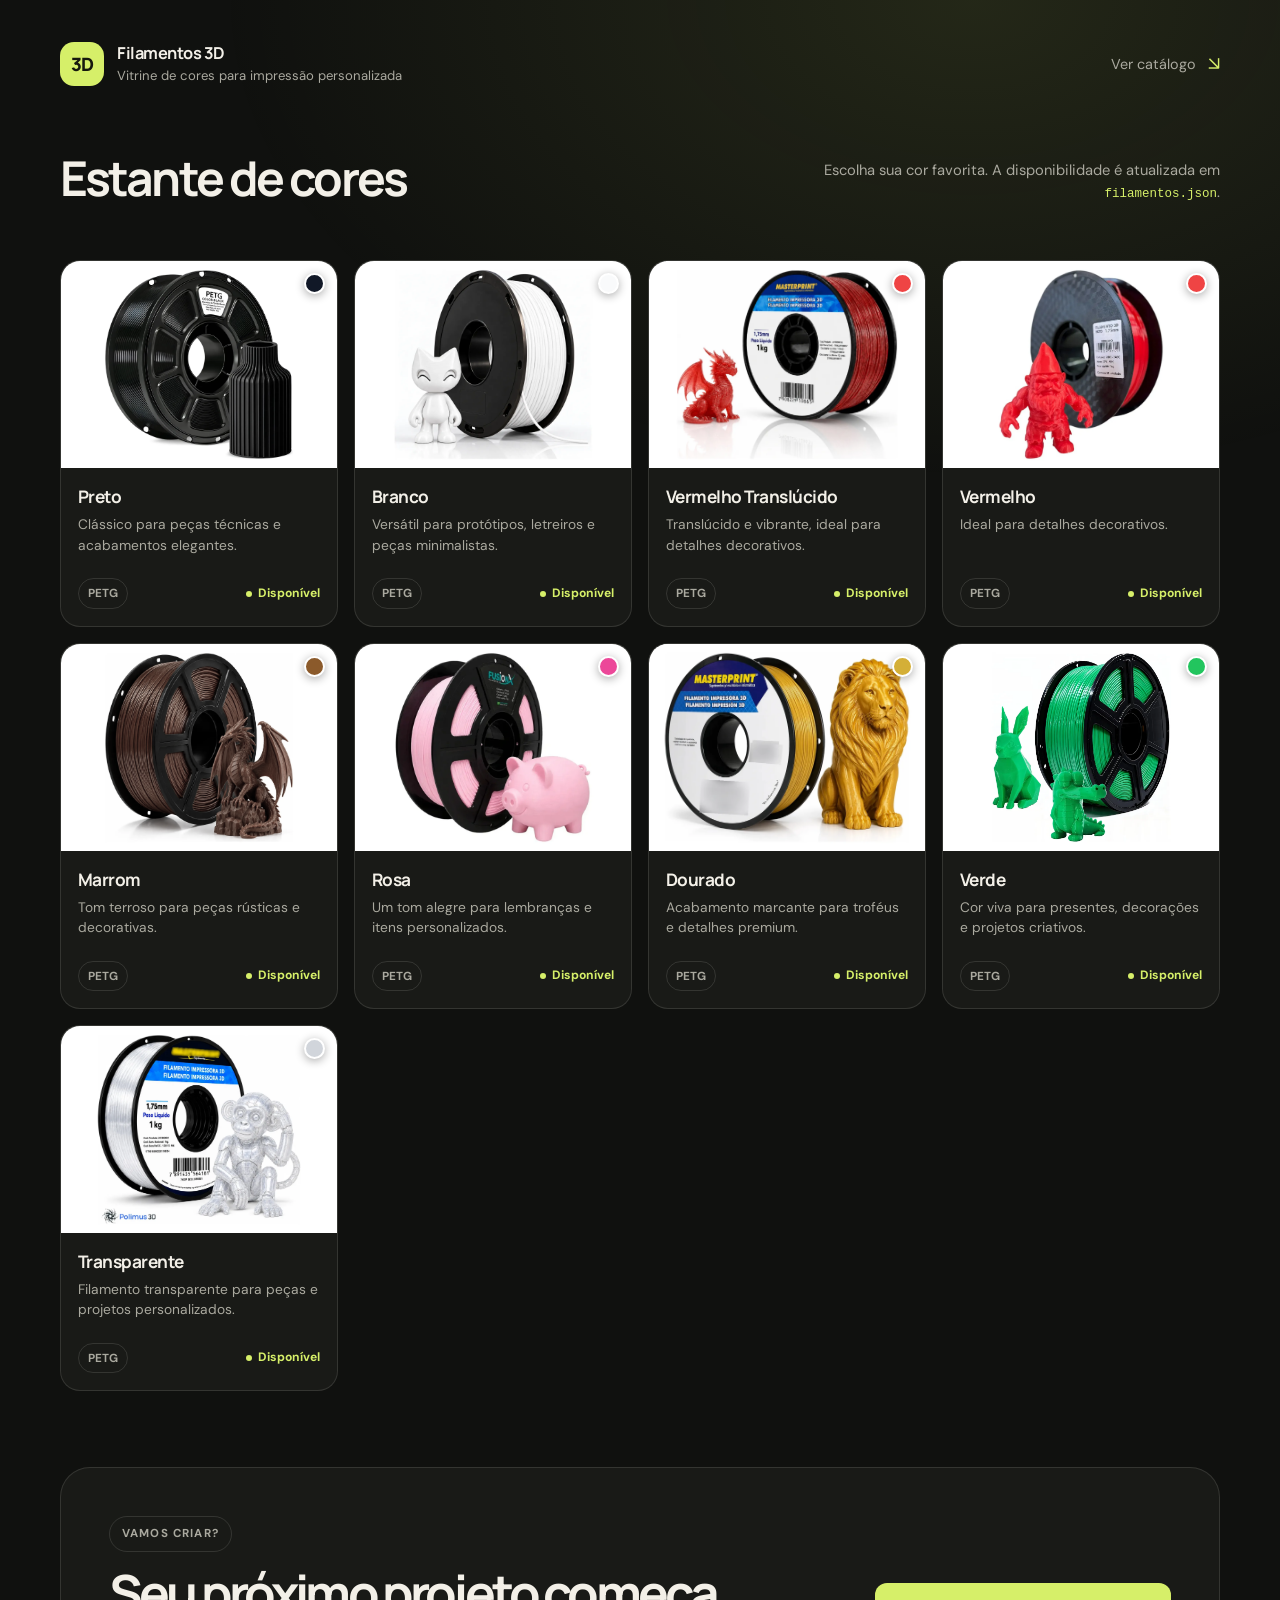
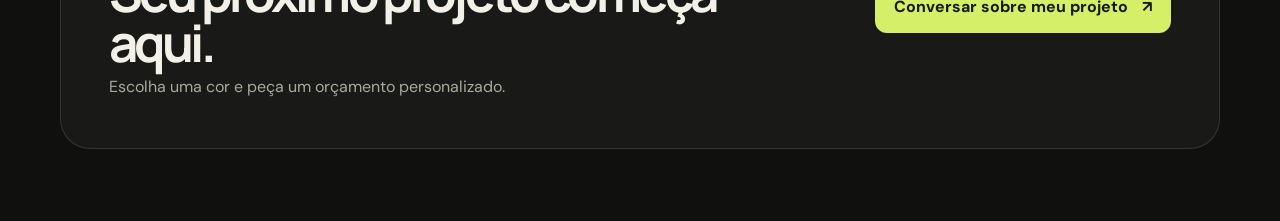
==== filamentos.html @ 6de3e596 "Update filament catalog and local images Co-Authored-By: Claude Code <noreply@anthropic.com>" ====
<!DOCTYPE html>
<html lang="pt-BR">

<head>
    <meta charset="UTF-8" />
    <meta name="viewport" content="width=device-width, initial-scale=1.0" />
    <title>Vitrine de Filamentos 3D</title>

    <link rel="preconnect" href="https://fonts.googleapis.com">
    <link rel="preconnect" href="https://fonts.gstatic.com" crossorigin>
    <link href="https://fonts.googleapis.com/css2?family=Poppins:wght@300;400;500;600;700;800&display=swap"
        rel="stylesheet">
    <link rel="shortcut icon" href="midia\filamentos\icon.ico" type="image/x-icon">
    <link rel="stylesheet" href="filamentosStyle.css" />
</head>

<body>
    <main class="container">
        <header>
            <div class="brand">
                <div class="logo" aria-hidden="true">3D</div>
                <div>
                    <h1>Filamentos 3D</h1>
                    <p>Vitrine de cores para impressão personalizada</p>
                </div>
            </div>

            <a class="header-link" href="#cores">Ver catálogo <span aria-hidden="true">↘</span></a>
        </header>

        

        <section id="cores">
            <div class="section-title">
                <h2>Estante de cores</h2>
                <p>Escolha sua cor favorita. A disponibilidade é atualizada em <code>filamentos.json</code>.</p>
            </div>

            <div class="shelf">
                <p class="catalog-status" id="catalogStatus" aria-live="polite"></p>
                <div class="filament-grid" id="filamentGrid" aria-live="polite"></div>
            </div>
        </section>

        <section class="contact-banner">
            <div><span class="hero-tag">VAMOS CRIAR?</span><h2>Seu próximo projeto começa aqui.</h2><p>Escolha uma cor e peça um orçamento personalizado.</p></div>
            <a class="whatsapp-btn" href="https://wa.me/+5598984888321" target="_blank" rel="noopener noreferrer">Conversar sobre meu projeto <span aria-hidden="true">↗</span></a>
        </section>
    </main>
    <script>
        const filamentGrid = document.getElementById("filamentGrid");
        const statusEl = document.getElementById("catalogStatus");
        const countEl = document.getElementById("colorCount");

        async function carregarFilamentos() {
            try {
                const resposta = await fetch("filamentos.json", { cache: "no-store" });
                if (!resposta.ok) throw new Error("Não foi possível carregar filamentos.json");
                return await resposta.json();
            } catch (erro) {
                statusEl.textContent = "Não foi possível carregar o catálogo em filamentos.json.";
                return null;
            }
        }

        function criarCardFilamento(filamento, disponivel) {
            const card = document.createElement("article");
            card.className = "filament-card";
            card.style.setProperty("--color", filamento.cor);
            card.style.setProperty("--glow", filamento.brilho);
            const foto = document.createElement("img");
            foto.src = filamento.linkImagem;
            foto.alt = `Rolo de filamento ${filamento.material} ${filamento.nome}`;
            foto.style.objectFit = "contain";
            foto.loading = "lazy";
            foto.width = 800;
            foto.height = 600;
            foto.onerror = () => { foto.src = "midia/filamentos/catalogo-preto.webp"; };
            const imagem = document.createElement("div");
            imagem.className = "image-box";
            imagem.append(foto);
            const ponto = document.createElement("span");
            ponto.className = "color-dot";
            ponto.setAttribute("aria-hidden", "true");
            imagem.append(ponto);
            const conteudo = document.createElement("div");
            conteudo.className = "card-content";
            const titulo = document.createElement("h3");
            titulo.textContent = filamento.nome;
            const descricao = document.createElement("p");
            descricao.textContent = filamento.descricao;
            const rodape = document.createElement("div");
            rodape.className = "card-footer";
            const material = document.createElement("span");
            material.className = "material";
            material.textContent = filamento.material;
            const estado = document.createElement("span");
            estado.className = disponivel ? "status" : "status unavailable";
            estado.textContent = disponivel ? "Disponível" : "Indisponível";
            rodape.append(material, estado);
            conteudo.append(titulo, descricao, rodape);
            card.append(imagem, conteudo);
            return card;
        }

        async function renderizarFilamentos() {
            const filamentos = await carregarFilamentos();
            if (filamentos === null) return;
            const disponiveis = filamentos.filter(item => item.disponivel === true);
            filamentGrid.replaceChildren(...filamentos.map(item => criarCardFilamento(item, item.disponivel === true)));
            countEl.textContent = String(disponiveis.length);
        }
        renderizarFilamentos();
    </script>
</body>

</html>
---- filamentosStyle.css ----
@import url('https://fonts.googleapis.com/css2?family=DM+Sans:wght@400;500;600;700&family=Manrope:wght@400;500;600;700;800&display=swap');

:root {
    color-scheme: dark;
    --bg: #10110f;
    --surface: #191a17;
    --surface-raised: #20211d;
    --ink: #f3f0e8;
    --muted: #aaa99f;
    --line: rgba(243, 240, 232, .12);
    --accent: #d6ef69;
    --space-1: .5rem;
    --space-2: 1rem;
    --space-3: 1.5rem;
    --space-4: 2rem;
    --space-5: 3rem;
    --space-6: 4rem;
    --radius-sm: 12px;
    --radius-md: 20px;
    --radius-lg: 30px;
}

* { box-sizing: border-box; }
html { scroll-behavior: smooth; }
body {
    margin: 0;
    min-height: 100vh;
    background: var(--bg);
    color: var(--ink);
    font-family: 'DM Sans', sans-serif;
    font-size: 1rem;
    line-height: 1.55;
}
body::before {
    content: "";
    position: fixed;
    inset: 0 0 auto;
    height: 620px;
    z-index: -1;
    pointer-events: none;
    background: radial-gradient(ellipse at 76% 0%, rgba(214,239,105,.1), transparent 55%);
}
a { color: inherit; }
a:focus-visible { outline: 3px solid var(--accent); outline-offset: 4px; }
.container { width: min(1160px, calc(100% - 48px)); margin: 0 auto; padding: 28px 0 72px; }
header { min-height: 72px; display: flex; align-items: center; justify-content: space-between; gap: 20px; margin-bottom: 52px; }
.brand { display: flex; align-items: center; gap: 13px; text-decoration: none; }
.logo { width: 44px; height: 44px; display: grid; place-items: center; border-radius: 14px; background: var(--accent); color: #16180e; font: 800 1.15rem Manrope, sans-serif; letter-spacing: -.08em; }
.logo span { color: #6a7734; }
.brand h1 { margin: 0; font: 700 1.03rem Manrope, sans-serif; letter-spacing: -.03em; }
.brand p { margin: 2px 0 0; color: var(--muted); font-size: .82rem; }
.header-link { min-height: 44px; display: inline-flex; align-items: center; gap: 12px; text-decoration: none; color: var(--muted); font-size: .9rem; }
.header-link span { color: var(--accent); font-size: 1.2rem; }
.hero { display: grid; grid-template-columns: 1.08fr .92fr; align-items: stretch; gap: 26px; margin-bottom: 90px; }
.hero-card, .info-card { min-width: 0; border: 1px solid var(--line); border-radius: var(--radius-lg); background: var(--surface); }
.hero-card { position: relative; overflow: hidden; display: flex; flex-direction: column; justify-content: center; padding: clamp(28px, 6vw, 72px); min-height: 490px; }
.hero-card::after { content: ""; position: absolute; width: 320px; height: 320px; right: -180px; bottom: -190px; border-radius: 50%; background: var(--accent); opacity: .1; filter: blur(12px); }
.hero-tag { width: fit-content; display: inline-flex; align-items: center; gap: 9px; padding: 8px 12px; border: 1px solid var(--line); border-radius: 999px; color: var(--muted); font-size: .72rem; font-weight: 700; letter-spacing: .1em; }
.live-dot { width: 7px; height: 7px; border-radius: 50%; background: var(--accent); box-shadow: 0 0 12px var(--accent); }
.hero h2, .contact-banner h2 { margin: 25px 0 16px; font: 700 clamp(3rem, 7vw, 5.5rem)/.98 Manrope, sans-serif; letter-spacing: -.075em; }
.hero h2 span { color: var(--accent); }
.hero-card > p { max-width: 46ch; color: var(--muted); line-height: 1.75; }
.hero-buttons { display: flex; align-items: center; flex-wrap: wrap; gap: 18px; margin-top: 30px; }
.btn { min-height: 48px; display: inline-flex; align-items: center; justify-content: center; gap: 14px; padding: 0 19px; border-radius: var(--radius-sm); text-decoration: none; font-weight: 700; transition: transform .18s ease, background .18s ease; }
.btn:hover, .whatsapp-btn:hover { transform: translateY(-2px); }
.btn-primary { background: var(--accent); color: #17190e; }
.btn-primary:hover { background: #e4f79a; }
.hero-note { color: var(--muted); font-size: .82rem; }
.info-card { display: flex; flex-direction: column; gap: 16px; padding: 14px; }
.showcase-preview { position: relative; flex: 1; min-height: 330px; overflow: hidden; border-radius: 22px; background: var(--surface-raised); }
.showcase-preview::after { content: ""; position: absolute; inset: 35% 0 0; background: linear-gradient(transparent, rgba(16,17,15,.55)); pointer-events: none; }
.showcase-preview { display: grid; place-items: center; background: #fff; }
.showcase-preview img { display: block; width: 100%; height: 100%; min-height: 330px; object-fit: contain; }
.floating-card { position: absolute; z-index: 1; left: 22px; bottom: 20px; display: grid; gap: 3px; }
.floating-card strong { font: 700 1.15rem Manrope, sans-serif; }
.floating-card small { color: rgba(243,240,232,.75); }
.stats { display: grid; grid-template-columns: 1fr 1fr; gap: 12px; }
.stat { display: flex; align-items: baseline; gap: 10px; padding: 13px 15px; border-radius: var(--radius-sm); background: var(--surface-raised); }
.stat strong { color: var(--accent); font: 700 1.35rem Manrope, sans-serif; }
.stat span { color: var(--muted); font-size: .82rem; }
#cores { scroll-margin-top: 26px; }
.section-title { display: flex; align-items: end; justify-content: space-between; gap: 24px; margin: 0 0 24px; }
.section-title h2 { margin: 0; font: 700 clamp(2rem, 4vw, 3rem)/1.1 Manrope, sans-serif; letter-spacing: -.06em; }
.section-title p { max-width: 42ch; margin: 0; color: var(--muted); font-size: .92rem; text-align: right; }
.section-title code { color: var(--accent); font-size: .85em; }
.shelf { padding: 0; }
.filament-grid { display: grid; grid-template-columns: repeat(4, minmax(0, 1fr)); gap: 16px; }
.filament-card { min-width: 0; overflow: hidden; border: 1px solid var(--line); border-radius: var(--radius-md); background: var(--surface); transition: transform .2s ease, border-color .2s ease; }
.filament-card:hover { transform: translateY(-4px); border-color: rgba(214,239,105,.45); }
.image-box { position: relative; aspect-ratio: 4 / 3; overflow: hidden; background: #fff; }
.image-box img { display: block; width: 100%; height: 100%; object-fit: contain; transition: transform .3s ease; }
.filament-card:hover .image-box img { transform: scale(1.02); }
.color-dot { position: absolute; top: 12px; right: 12px; width: 21px; height: 21px; border: 2px solid white; border-radius: 50%; background: var(--color); box-shadow: 0 2px 10px #0005; }
.card-content { padding: 17px; }
.card-content h3 { margin: 0 0 6px; font: 700 1.08rem Manrope, sans-serif; letter-spacing: -.03em; }
.card-content p { min-height: 48px; margin: 0 0 16px; color: var(--muted); font-size: .86rem; line-height: 1.5; }
.card-footer { display: flex; align-items: center; justify-content: space-between; gap: 8px; }
.material { padding: 5px 9px; border: 1px solid var(--line); border-radius: 999px; color: var(--muted); font-size: .73rem; font-weight: 700; }
.status { display: inline-flex; align-items: center; gap: 6px; color: var(--accent); font-size: .76rem; font-weight: 700; }
.status::before { content: ""; width: 6px; height: 6px; border-radius: 50%; background: currentColor; }
.status.unavailable { color: #aaa99f; }
.catalog-status { min-height: 1.5em; margin: 0 0 12px; color: var(--muted); font-size: .82rem; }
.contact-banner { display: flex; align-items: center; justify-content: space-between; gap: 24px; margin-top: 76px; padding: clamp(24px, 5vw, 48px); border: 1px solid var(--line); border-radius: var(--radius-lg); background: var(--surface); }
.contact-banner h2 { max-width: 18ch; margin: 15px 0 8px; font-size: clamp(2rem, 4vw, 3.2rem); }
.contact-banner p { margin: 0; color: var(--muted); }
.whatsapp-btn { min-height: 50px; display: inline-flex; flex: 0 0 auto; align-items: center; justify-content: center; gap: 14px; padding: 0 19px; border-radius: var(--radius-sm); background: var(--accent); color: #17190e; text-decoration: none; font-weight: 700; transition: transform .18s ease; }
@media (max-width: 900px) { .hero { grid-template-columns: 1fr 1fr; } .filament-grid { grid-template-columns: repeat(2, minmax(0, 1fr)); } .hero-card { min-height: 430px; } }
@media (max-width: 640px) { .container { width: calc(100% - 32px); padding-top: 16px; } header { margin-bottom: 25px; } .brand p { font-size: .75rem; } .header-link { font-size: 0; gap: 0; } .header-link span { font-size: 1.25rem; } .hero { grid-template-columns: 1fr; gap: 14px; margin-bottom: 64px; } .hero-card { min-height: 390px; padding: 30px 24px; } .hero h2 { font-size: clamp(3.2rem, 14vw, 4.6rem); } .info-card { display: none; } .section-title { display: block; } .section-title p { margin-top: 10px; text-align: left; } .filament-grid { gap: 10px; } .filament-card { border-radius: 15px; } .card-content { padding: 12px; } .card-content h3 { font-size: .95rem; } .card-content p { min-height: 66px; font-size: .8rem; } .card-footer { align-items: flex-start; flex-direction: column; } .contact-banner { align-items: stretch; flex-direction: column; margin-top: 54px; } }
@media (max-width: 360px) { .container { width: calc(100% - 24px); } .filament-grid { grid-template-columns: 1fr; } .card-content p { min-height: 0; } }
@media (prefers-reduced-motion: reduce) { *, *::before, *::after { scroll-behavior: auto !important; transition-duration: .01ms !important; animation-duration: .01ms !important; } }
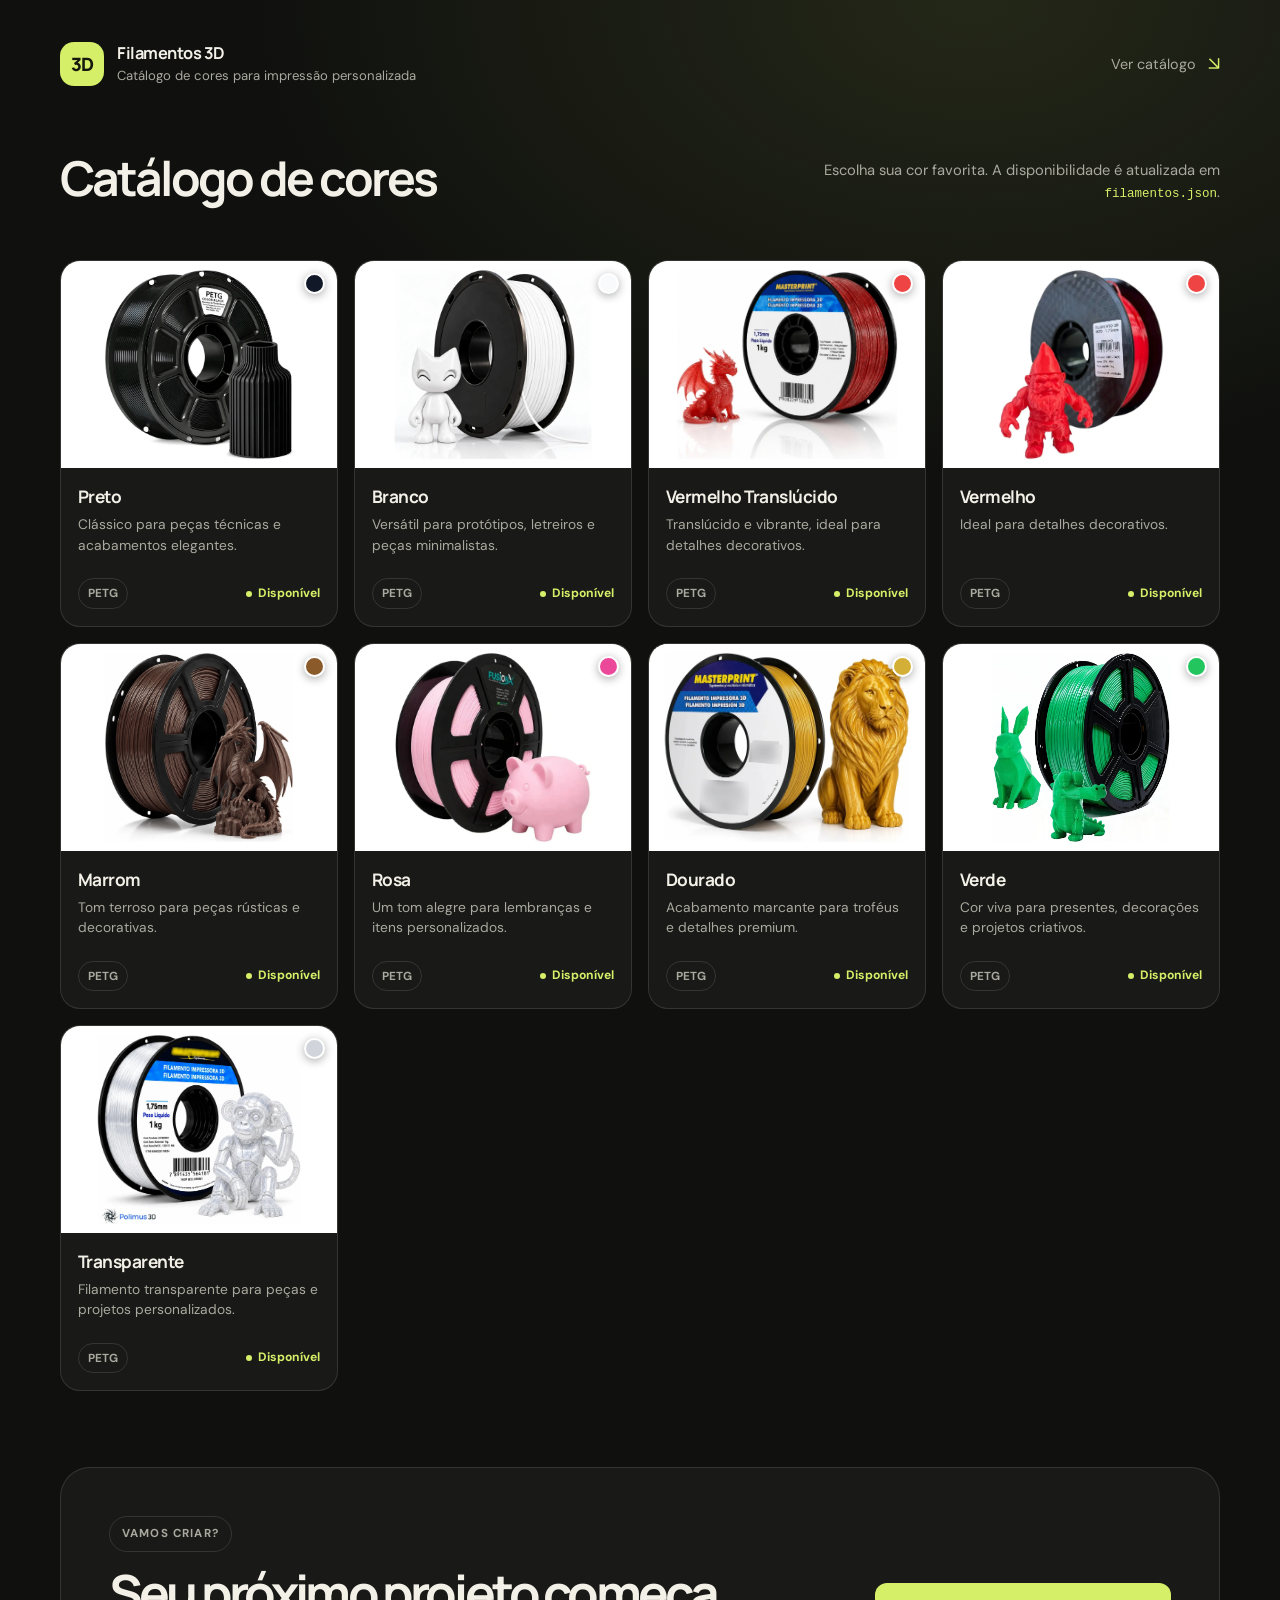
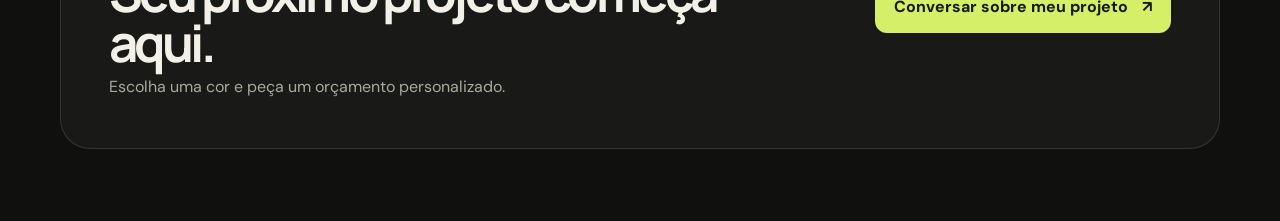
==== commit 8f1481da: "Rename page branding to catalog Co-Authored-By: Claude Code <noreply@anthropic.com>" ====
--- a/filamentos.html
+++ b/filamentos.html
@@ -4,13 +4,13 @@
 <head>
     <meta charset="UTF-8" />
     <meta name="viewport" content="width=device-width, initial-scale=1.0" />
-    <title>Vitrine de Filamentos 3D</title>
+    <title>Catálogo de Filamentos 3D</title>
 
     <link rel="preconnect" href="https://fonts.googleapis.com">
     <link rel="preconnect" href="https://fonts.gstatic.com" crossorigin>
     <link href="https://fonts.googleapis.com/css2?family=Poppins:wght@300;400;500;600;700;800&display=swap"
         rel="stylesheet">
-    <link rel="shortcut icon" href="midia\filamentos\icon.ico" type="image/x-icon">
+    <link rel="shortcut icon" href="midia/filamentos/icon.ico" type="image/x-icon">
     <link rel="stylesheet" href="filamentosStyle.css" />
 </head>
 
@@ -21,7 +21,7 @@
                 <div class="logo" aria-hidden="true">3D</div>
                 <div>
                     <h1>Filamentos 3D</h1>
-                    <p>Vitrine de cores para impressão personalizada</p>
+                    <p>Catálogo de cores para impressão personalizada</p>
                 </div>
             </div>
 
@@ -32,7 +32,7 @@
 
         <section id="cores">
             <div class="section-title">
-                <h2>Estante de cores</h2>
+                <h2>Catálogo de cores</h2>
                 <p>Escolha sua cor favorita. A disponibilidade é atualizada em <code>filamentos.json</code>.</p>
             </div>
 
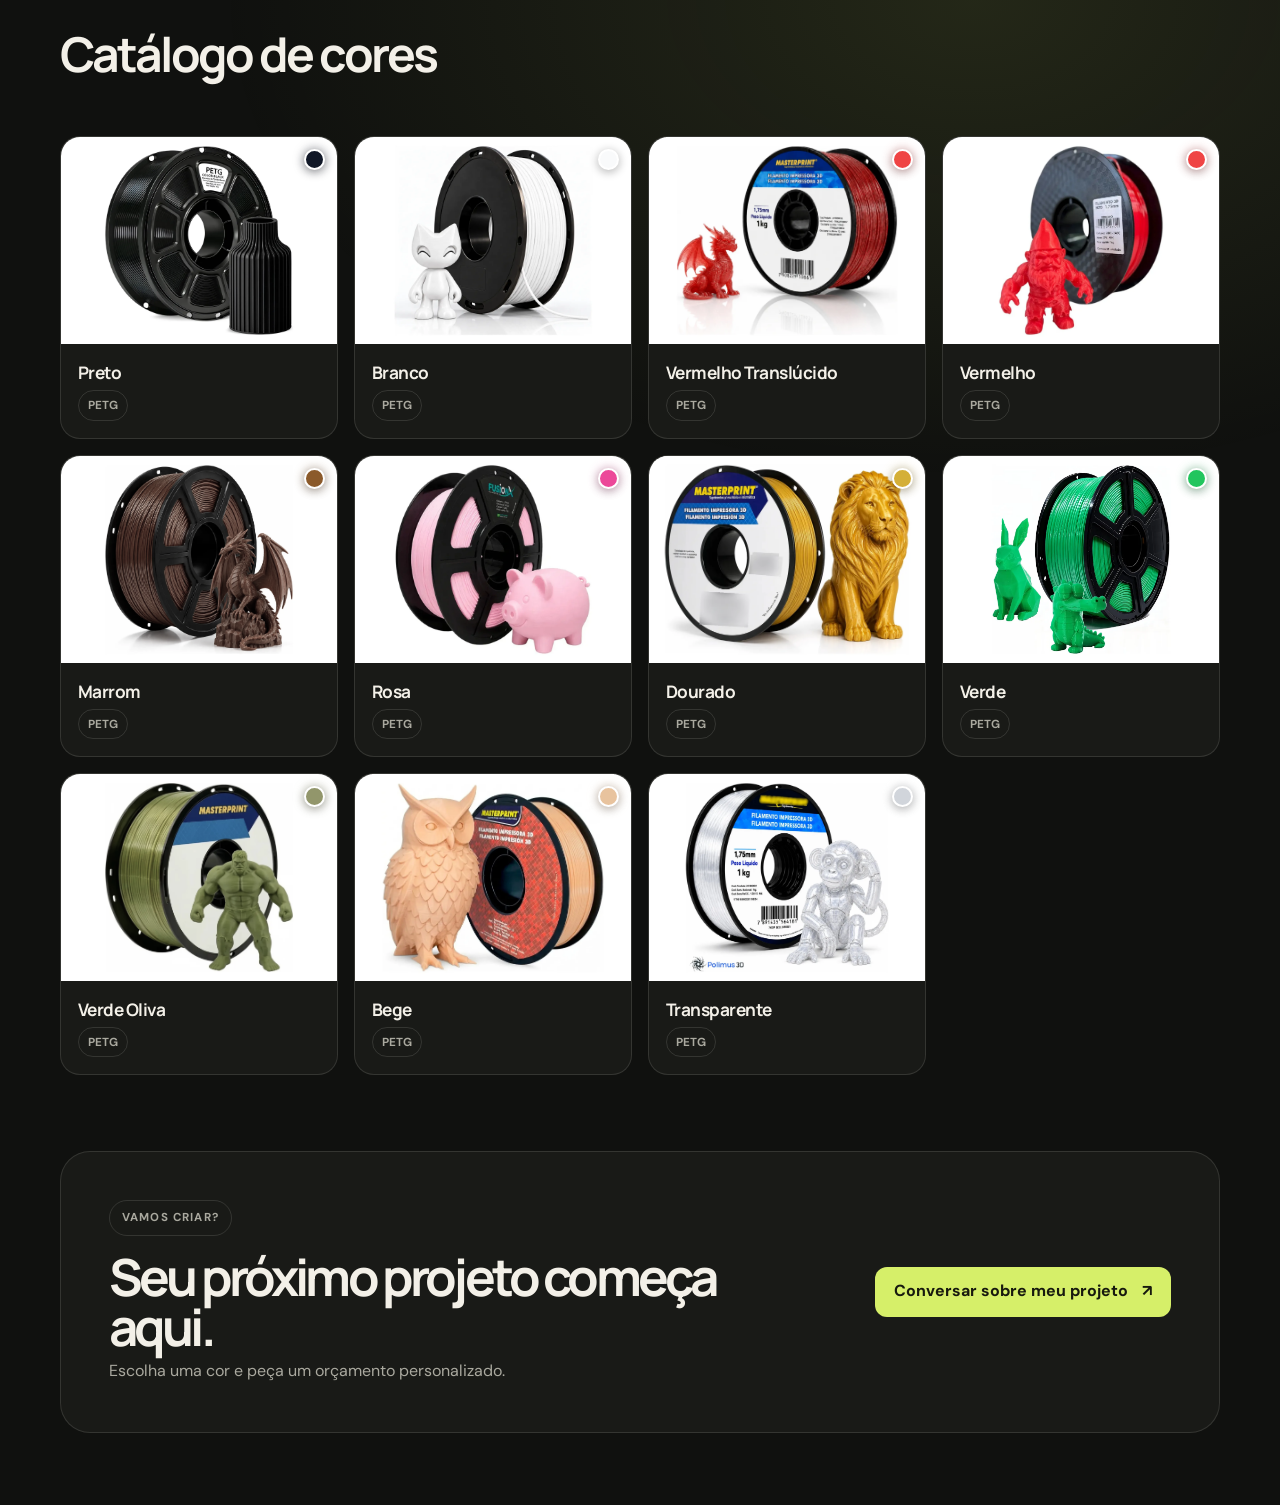
==== commit 4ada9f83: "Remoção de legendas" ====
--- a/filamentos.html
+++ b/filamentos.html
@@ -16,7 +16,7 @@
 
 <body>
     <main class="container">
-        <header>
+        <!-- <header>
             <div class="brand">
                 <div class="logo" aria-hidden="true">3D</div>
                 <div>
@@ -26,14 +26,13 @@
             </div>
 
             <a class="header-link" href="#cores">Ver catálogo <span aria-hidden="true">↘</span></a>
-        </header>
+        </header> -->
 
         
 
         <section id="cores">
             <div class="section-title">
                 <h2>Catálogo de cores</h2>
-                <p>Escolha sua cor favorita. A disponibilidade é atualizada em <code>filamentos.json</code>.</p>
             </div>
 
             <div class="shelf">
@@ -50,8 +49,6 @@
     <script>
         const filamentGrid = document.getElementById("filamentGrid");
         const statusEl = document.getElementById("catalogStatus");
-        const countEl = document.getElementById("colorCount");
-
         async function carregarFilamentos() {
             try {
                 const resposta = await fetch("filamentos.json", { cache: "no-store" });
@@ -63,7 +60,7 @@
             }
         }
 
-        function criarCardFilamento(filamento, disponivel) {
+        function criarCardFilamento(filamento) {
             const card = document.createElement("article");
             card.className = "filament-card";
             card.style.setProperty("--color", filamento.cor);
@@ -87,18 +84,13 @@
             conteudo.className = "card-content";
             const titulo = document.createElement("h3");
             titulo.textContent = filamento.nome;
-            const descricao = document.createElement("p");
-            descricao.textContent = filamento.descricao;
             const rodape = document.createElement("div");
             rodape.className = "card-footer";
             const material = document.createElement("span");
             material.className = "material";
             material.textContent = filamento.material;
-            const estado = document.createElement("span");
-            estado.className = disponivel ? "status" : "status unavailable";
-            estado.textContent = disponivel ? "Disponível" : "Indisponível";
-            rodape.append(material, estado);
-            conteudo.append(titulo, descricao, rodape);
+            rodape.append(material);
+            conteudo.append(titulo, rodape);
             card.append(imagem, conteudo);
             return card;
         }
@@ -106,9 +98,7 @@
         async function renderizarFilamentos() {
             const filamentos = await carregarFilamentos();
             if (filamentos === null) return;
-            const disponiveis = filamentos.filter(item => item.disponivel === true);
             filamentGrid.replaceChildren(...filamentos.map(item => criarCardFilamento(item, item.disponivel === true)));
-            countEl.textContent = String(disponiveis.length);
         }
         renderizarFilamentos();
     </script>
--- a/filamentosStyle.css
+++ b/filamentosStyle.css
@@ -90,10 +90,9 @@
 .image-box { position: relative; aspect-ratio: 4 / 3; overflow: hidden; background: #fff; }
 .image-box img { display: block; width: 100%; height: 100%; object-fit: contain; transition: transform .3s ease; }
 .filament-card:hover .image-box img { transform: scale(1.02); }
-.color-dot { position: absolute; top: 12px; right: 12px; width: 21px; height: 21px; border: 2px solid white; border-radius: 50%; background: var(--color); box-shadow: 0 2px 10px #0005; }
+.color-dot { position: absolute; top: 12px; right: 12px; width: 21px; height: 21px; border: 2px solid white; border-radius: 50%; background: var(--color); box-shadow: 0 0 12px var(--glow), 0 2px 10px #0005; }
 .card-content { padding: 17px; }
 .card-content h3 { margin: 0 0 6px; font: 700 1.08rem Manrope, sans-serif; letter-spacing: -.03em; }
-.card-content p { min-height: 48px; margin: 0 0 16px; color: var(--muted); font-size: .86rem; line-height: 1.5; }
 .card-footer { display: flex; align-items: center; justify-content: space-between; gap: 8px; }
 .material { padding: 5px 9px; border: 1px solid var(--line); border-radius: 999px; color: var(--muted); font-size: .73rem; font-weight: 700; }
 .status { display: inline-flex; align-items: center; gap: 6px; color: var(--accent); font-size: .76rem; font-weight: 700; }
@@ -105,6 +104,6 @@
 .contact-banner p { margin: 0; color: var(--muted); }
 .whatsapp-btn { min-height: 50px; display: inline-flex; flex: 0 0 auto; align-items: center; justify-content: center; gap: 14px; padding: 0 19px; border-radius: var(--radius-sm); background: var(--accent); color: #17190e; text-decoration: none; font-weight: 700; transition: transform .18s ease; }
 @media (max-width: 900px) { .hero { grid-template-columns: 1fr 1fr; } .filament-grid { grid-template-columns: repeat(2, minmax(0, 1fr)); } .hero-card { min-height: 430px; } }
-@media (max-width: 640px) { .container { width: calc(100% - 32px); padding-top: 16px; } header { margin-bottom: 25px; } .brand p { font-size: .75rem; } .header-link { font-size: 0; gap: 0; } .header-link span { font-size: 1.25rem; } .hero { grid-template-columns: 1fr; gap: 14px; margin-bottom: 64px; } .hero-card { min-height: 390px; padding: 30px 24px; } .hero h2 { font-size: clamp(3.2rem, 14vw, 4.6rem); } .info-card { display: none; } .section-title { display: block; } .section-title p { margin-top: 10px; text-align: left; } .filament-grid { gap: 10px; } .filament-card { border-radius: 15px; } .card-content { padding: 12px; } .card-content h3 { font-size: .95rem; } .card-content p { min-height: 66px; font-size: .8rem; } .card-footer { align-items: flex-start; flex-direction: column; } .contact-banner { align-items: stretch; flex-direction: column; margin-top: 54px; } }
-@media (max-width: 360px) { .container { width: calc(100% - 24px); } .filament-grid { grid-template-columns: 1fr; } .card-content p { min-height: 0; } }
+@media (max-width: 640px) { .container { width: calc(100% - 32px); padding-top: 16px; } header { margin-bottom: 25px; } .brand p { font-size: .75rem; } .header-link { font-size: 0; gap: 0; } .header-link span { font-size: 1.25rem; } .hero { grid-template-columns: 1fr; gap: 14px; margin-bottom: 64px; } .hero-card { min-height: 390px; padding: 30px 24px; } .hero h2 { font-size: clamp(3.2rem, 14vw, 4.6rem); } .info-card { display: none; } .section-title { display: block; } .section-title p { margin-top: 10px; text-align: left; } .filament-grid { gap: 10px; } .filament-card { border-radius: 15px; } .card-content { padding: 12px; } .card-content h3 { font-size: .95rem; }  .card-footer { align-items: flex-start; flex-direction: column; } .contact-banner { align-items: stretch; flex-direction: column; margin-top: 54px; } }
+@media (max-width: 360px) { .container { width: calc(100% - 24px); } .filament-grid { grid-template-columns: 1fr; }  }
 @media (prefers-reduced-motion: reduce) { *, *::before, *::after { scroll-behavior: auto !important; transition-duration: .01ms !important; animation-duration: .01ms !important; } }
